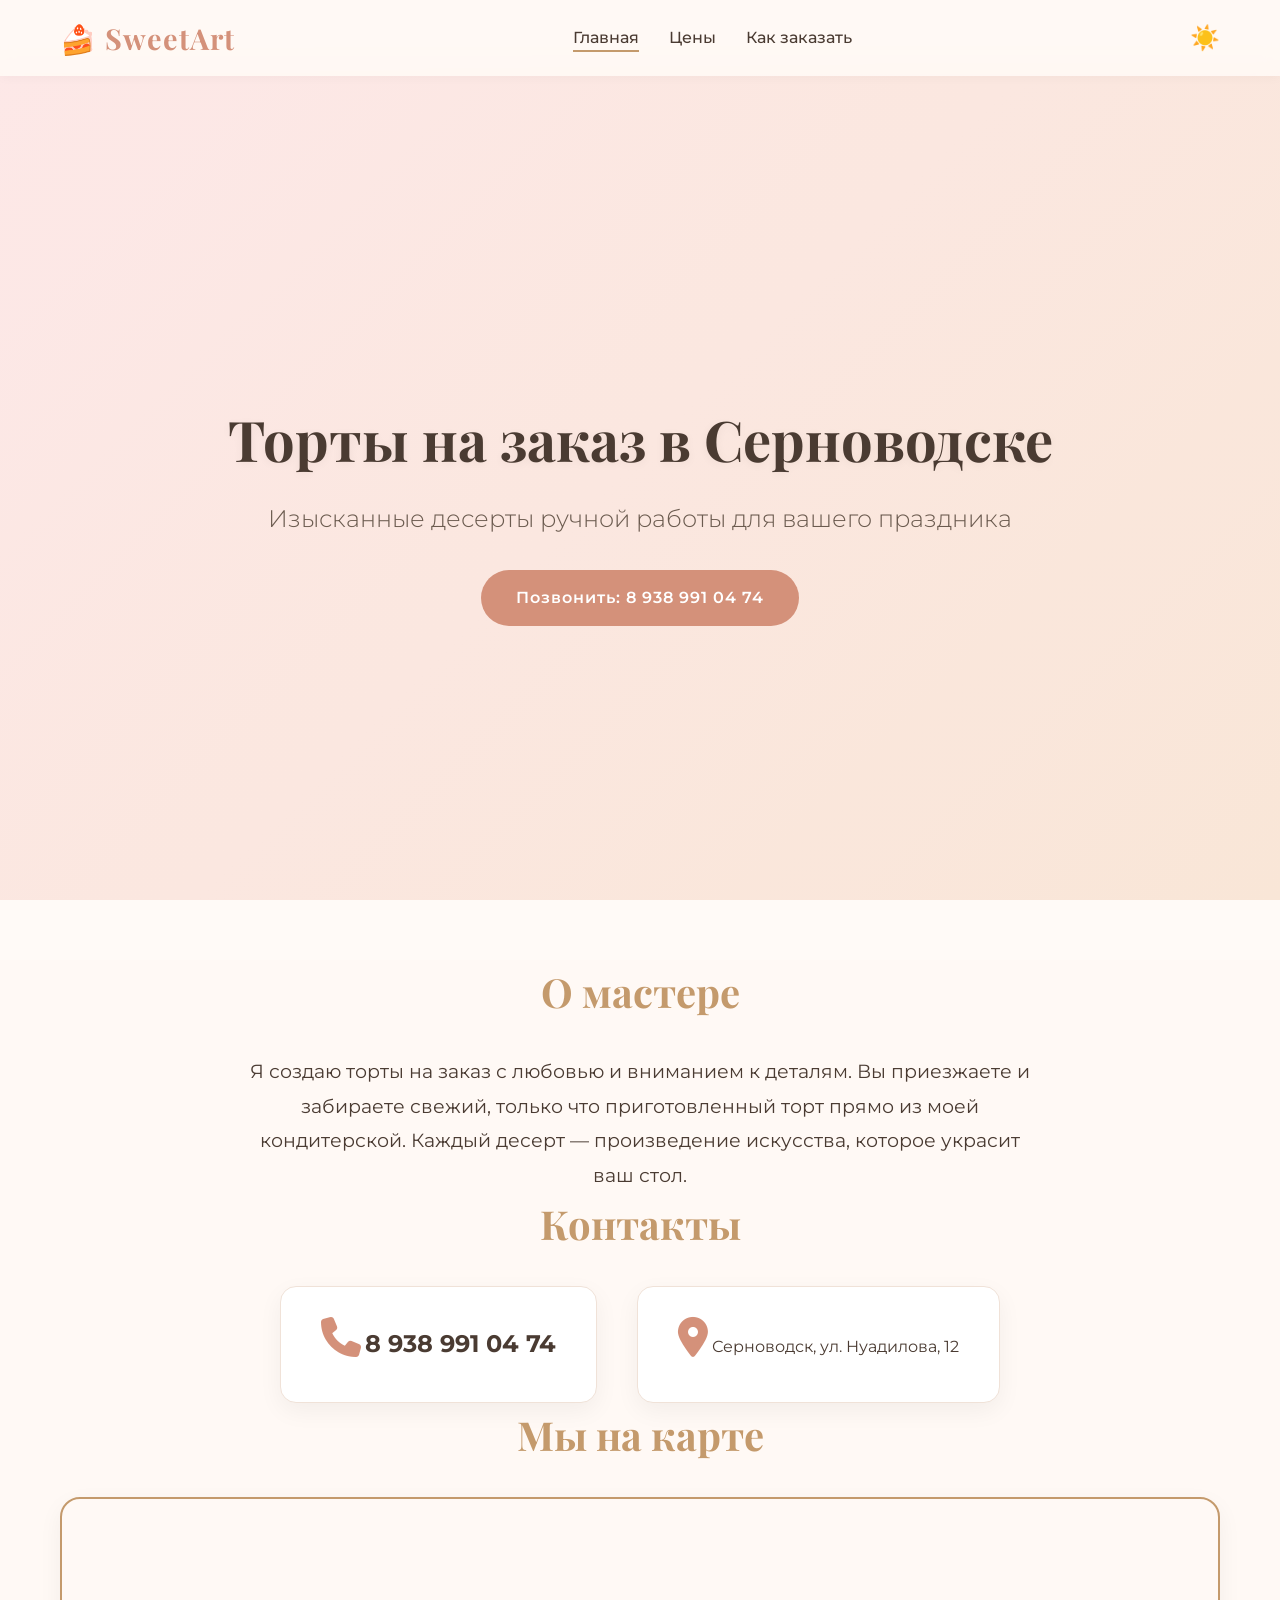
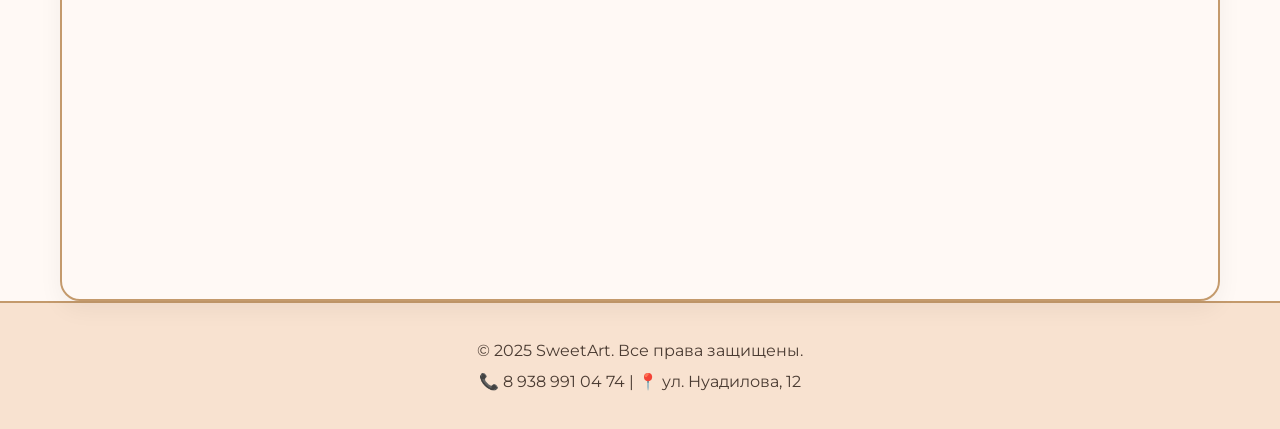
==== index.html @ a0962243 "Rename indx.html to index.html" ====
<!DOCTYPE html>
<html lang="ru">
<head>
    <meta charset="UTF-8">
    <meta name="viewport" content="width=device-width, initial-scale=1.0">
    <title>Торты на заказ в Серноводске | Главная</title>
    <link rel="stylesheet" href="style.css">
    <link rel="preconnect" href="https://fonts.googleapis.com">
    <link rel="preconnect" href="https://fonts.gstatic.com" crossorigin>
    <link href="https://fonts.googleapis.com/css2?family=Playfair+Display:wght@600;700&family=Montserrat:wght@300;400;600&display=swap" rel="stylesheet">
    <link rel="stylesheet" href="https://cdnjs.cloudflare.com/ajax/libs/font-awesome/6.4.0/css/all.min.css">
</head>
<body>
    <header class="header" id="header">
        <div class="container header-inner">
            <a href="index.html" class="logo">🍰 SweetArt</a>
            <nav class="nav">
                <ul class="nav-list">
                    <li><a href="index.html" class="nav-link active">Главная</a></li>
                    <li><a href="about.html" class="nav-link">Цены</a></li>
                    <li><a href="page.html" class="nav-link">Как заказать</a></li>
                </ul>
            </nav>
            <button class="theme-toggle" id="themeToggle" aria-label="Переключить тему">
                <span class="theme-icon">☀️</span>
            </button>
        </div>
    </header>

    <main>
        <section class="hero">
            <div class="hero-overlay"></div>
            <div class="hero-content container fade-in-up">
                <h1 class="hero-title">Торты на заказ в Серноводске</h1>
                <p class="hero-subtitle">Изысканные десерты ручной работы для вашего праздника</p>
                <a href="tel:+79389910474" class="hero-cta pulse">Позвонить: 8 938 991 04 74</a>
            </div>
        </section>

        <section class="about-master container fade-in-up">
            <h2 class="section-title">О мастере</h2>
            <p class="about-text">Я создаю торты на заказ с любовью и вниманием к деталям. Вы приезжаете и забираете свежий, только что приготовленный торт прямо из моей кондитерской. Каждый десерт — произведение искусства, которое украсит ваш стол.</p>
        </section>

        <section class="contacts container fade-in-up">
            <h2 class="section-title">Контакты</h2>
            <div class="contact-cards">
                <div class="contact-card">
                    <i class="fa-solid fa-phone icon"></i>
                    <a href="tel:+79389910474" class="contact-link">8 938 991 04 74</a>
                </div>
                <div class="contact-card">
                    <i class="fa-solid fa-location-dot icon"></i>
                    <span class="contact-address">Серноводск, ул. Нуадилова, 12</span>
                </div>
            </div>
        </section>

        <section class="map-section container fade-in-up">
            <h2 class="section-title">Мы на карте</h2>
            <div class="map-wrapper">
                <iframe
                    src="https://www.openstreetmap.org/export/embed.html?bbox=45.13%2C43.30%2C45.17%2C43.33&layer=mapnik&marker=43.3185%2C45.1517"
                    width="100%" height="400" style="border:0;" allowfullscreen="" loading="lazy"
                    title="Карта с адресом Серноводск, ул. Нуадилова, 12">
                </iframe>
            </div>
        </section>
    </main>

    <footer class="footer">
        <div class="container footer-inner">
            <p>&copy; 2025 SweetArt. Все права защищены.</p>
            <p>📞 8 938 991 04 74 | 📍 ул. Нуадилова, 12</p>
        </div>
    </footer>

    <script>
        // Переключение темы
        const themeToggle = document.getElementById('themeToggle');
        const body = document.body;
        const themeIcon = themeToggle.querySelector('.theme-icon');

        function setTheme(isDark) {
            if (isDark) {
                body.classList.add('dark-mode');
                themeIcon.textContent = '🌙';
                localStorage.setItem('theme', 'dark');
            } else {
                body.classList.remove('dark-mode');
                themeIcon.textContent = '☀️';
                localStorage.setItem('theme', 'light');
            }
        }

        themeToggle.addEventListener('click', () => {
            setTheme(!body.classList.contains('dark-mode'));
        });

        // Загрузка сохранённой темы
        const savedTheme = localStorage.getItem('theme');
        if (savedTheme === 'dark') {
            setTheme(true);
        } else if (savedTheme === 'light') {
            setTheme(false);
        } // иначе по умолчанию светлая

        // Анимация появления при скролле
        const observer = new IntersectionObserver((entries) => {
            entries.forEach(entry => {
                if (entry.isIntersecting) {
                    entry.target.classList.add('visible');
                }
            });
        }, { threshold: 0.1 });

        document.querySelectorAll('.fade-in-up').forEach(el => observer.observe(el));

        // Изменение шапки при скролле
        window.addEventListener('scroll', () => {
            const header = document.getElementById('header');
            if (window.scrollY > 50) {
                header.classList.add('scrolled');
            } else {
                header.classList.remove('scrolled');
            }
        });
    </script>
</body>
</html>
---- style.css ----
/* ===== Переменные ===== */
:root {
    --bg: #fff9f5;
    --bg-secondary: #ffffff;
    --text: #4a3b32;
    --text-light: #6b5b4f;
    --accent: #d4917a;
    --accent-gold: #c49a6c;
    --header-bg: rgba(255, 249, 245, 0.92);
    --card-bg: #ffffff;
    --card-shadow: 0 8px 24px rgba(0,0,0,0.05);
    --border-light: #f0e2d8;
    --hero-gradient: linear-gradient(135deg, #fce4e4, #f8e2d0);
    --btn-hover: #b8735a;
    --footer-bg: #f8e2d0;
    --transition-speed: 0.3s;
}

.dark-mode {
    --bg: #2c1a12;
    --bg-secondary: #3f2a1e;
    --text: #f5e6d3;
    --text-light: #d9c5b2;
    --accent: #e0a98b;
    --accent-gold: #e6c395;
    --header-bg: rgba(44, 26, 18, 0.92);
    --card-bg: #3f2a1e;
    --card-shadow: 0 8px 24px rgba(0,0,0,0.4);
    --border-light: #5a4030;
    --hero-gradient: linear-gradient(135deg, #3b2318, #4a2f21);
    --btn-hover: #c98d6a;
    --footer-bg: #2e1c13;
}

/* ===== Базовые стили ===== */
* {
    margin: 0;
    padding: 0;
    box-sizing: border-box;
}

body {
    font-family: 'Montserrat', sans-serif;
    background-color: var(--bg);
    color: var(--text);
    transition: background-color var(--transition-speed), color var(--transition-speed);
    line-height: 1.6;
    overflow-x: hidden;
}

h1, h2, h3, .logo {
    font-family: 'Playfair Display', serif;
    font-weight: 700;
}

.container {
    max-width: 1200px;
    margin: 0 auto;
    padding: 0 20px;
}

a {
    text-decoration: none;
    color: inherit;
    transition: color var(--transition-speed);
}

img {
    max-width: 100%;
    display: block;
}

/* ===== Анимации ===== */
.fade-in-up {
    opacity: 0;
    transform: translateY(30px);
    transition: opacity 0.7s ease, transform 0.7s ease;
}
.fade-in-up.visible {
    opacity: 1;
    transform: translateY(0);
}

/* Анимации для шагов */
.step-left { transform: translateX(-30px); opacity: 0; }
.step-right { transform: translateX(30px); opacity: 0; }
.step-bottom { transform: translateY(30px); opacity: 0; }
.step-left.visible, .step-right.visible, .step-bottom.visible {
    transform: translate(0);
    opacity: 1;
}

/* Пульсация для кнопки телефона */
@keyframes pulse {
    0% { transform: scale(1); }
    50% { transform: scale(1.05); }
    100% { transform: scale(1); }
}
.pulse {
    animation: pulse 2s infinite;
}

/* ===== Шапка ===== */
.header {
    position: fixed;
    top: 0;
    left: 0;
    width: 100%;
    background: var(--header-bg);
    backdrop-filter: blur(10px);
    box-shadow: 0 2px 10px rgba(0,0,0,0.03);
    z-index: 1000;
    transition: background var(--transition-speed), box-shadow var(--transition-speed);
}
.header.scrolled {
    background: var(--bg-secondary);
    box-shadow: 0 4px 20px rgba(0,0,0,0.08);
}
.header-inner {
    display: flex;
    justify-content: space-between;
    align-items: center;
    padding: 15px 20px;
}
.logo {
    font-size: 1.8rem;
    color: var(--accent);
    letter-spacing: 1px;
}
.nav-list {
    display: flex;
    list-style: none;
    gap: 30px;
}
.nav-link {
    font-weight: 500;
    font-size: 1rem;
    color: var(--text);
    position: relative;
    padding: 5px 0;
}
.nav-link::after {
    content: '';
    position: absolute;
    bottom: 0;
    left: 0;
    width: 0;
    height: 2px;
    background: var(--accent-gold);
    transition: width var(--transition-speed);
}
.nav-link:hover::after,
.nav-link.active::after {
    width: 100%;
}

.theme-toggle {
    background: none;
    border: none;
    font-size: 1.5rem;
    cursor: pointer;
    transition: transform 0.4s;
    color: var(--text);
}
.theme-toggle:hover {
    transform: rotate(30deg);
}

/* ===== Герой-секция ===== */
.hero {
    height: 100vh;
    min-height: 600px;
    display: flex;
    align-items: center;
    justify-content: center;
    position: relative;
    background: var(--hero-gradient);
    background-attachment: fixed;
    background-size: cover;
    margin-top: 60px;
    text-align: center;
}
.hero-overlay {
    position: absolute;
    inset: 0;
    background: rgba(255,255,255,0.15);
}
.dark-mode .hero-overlay {
    background: rgba(0,0,0,0.3);
}
.hero-content {
    position: relative;
    z-index: 2;
}
.hero-title {
    font-size: 3.5rem;
    margin-bottom: 1rem;
    color: var(--text);
    text-shadow: 0 2px 10px rgba(0,0,0,0.05);
}
.hero-subtitle {
    font-size: 1.5rem;
    margin-bottom: 2rem;
    color: var(--text-light);
    font-weight: 300;
}
.hero-cta {
    display: inline-block;
    background: var(--accent);
    color: #fff;
    padding: 15px 35px;
    border-radius: 50px;
    font-weight: 600;
    letter-spacing: 1px;
    transition: background var(--transition-speed), transform 0.2s;
}
.hero-cta:hover {
    background: var(--btn-hover);
    transform: scale(1.05);
}

/* ===== Секции ===== */
section {
    padding: 80px 0;
}
.section-title {
    font-size: 2.5rem;
    margin-bottom: 30px;
    text-align: center;
    color: var(--accent-gold);
}
.about-text {
    max-width: 800px;
    margin: 0 auto;
    font-size: 1.2rem;
    text-align: center;
    line-height: 1.8;
}

.contact-cards {
    display: flex;
    justify-content: center;
    gap: 40px;
    flex-wrap: wrap;
    margin-top: 30px;
}
.contact-card {
    background: var(--card-bg);
    border-radius: 16px;
    padding: 30px 40px;
    box-shadow: var(--card-shadow);
    text-align: center;
    transition: transform 0.3s;
    border: 1px solid var(--border-light);
}
.contact-card:hover {
    transform: translateY(-5px);
}
.contact-card .icon {
    font-size: 2.5rem;
    color: var(--accent);
    margin-bottom: 15px;
}
.contact-link {
    font-size: 1.5rem;
    font-weight: 700;
    color: var(--text);
}

/* ===== Карта ===== */
.map-wrapper {
    border-radius: 20px;
    overflow: hidden;
    box-shadow: var(--card-shadow);
    border: 2px solid var(--accent-gold);
}
.map-wrapper iframe {
    display: block;
}

/* ===== Сетка цен ===== */
.page-title {
    font-size: 3rem;
    text-align: center;
    margin: 100px 0 40px;
    color: var(--accent-gold);
}
.pricing-grid {
    display: grid;
    grid-template-columns: repeat(auto-fill, minmax(280px, 1fr));
    gap: 30px;
    margin-bottom: 60px;
}
.cake-card {
    background: var(--card-bg);
    border-radius: 20px;
    overflow: hidden;
    box-shadow: var(--card-shadow);
    transition: transform 0.3s, box-shadow 0.3s, border-color 0.3s;
    border: 2px solid transparent;
    display: flex;
    flex-direction: column;
    text-align: center;
}
.cake-card:hover {
    transform: translateY(-8px);
    box-shadow: 0 20px 40px rgba(0,0,0,0.12);
    border-color: var(--accent-gold);
}
.cake-img {
    width: 100%;
    height: 200px;
    object-fit: cover;
}
.cake-name {
    font-size: 1.4rem;
    margin: 20px 0 10px;
    color: var(--text);
}
.cake-price {
    font-size: 1.6rem;
    font-weight: 700;
    color: var(--accent);
    margin-bottom: 20px;
}
.btn-order {
    display: inline-block;
    background: var(--accent);
    color: #fff;
    padding: 10px 25px;
    margin: 0 auto 20px;
    border-radius: 30px;
    font-weight: 600;
    transition: background var(--transition-speed), transform 0.2s;
}
.btn-order:hover {
    background: var(--btn-hover);
    transform: scale(1.03);
}

/* ===== Страница "Как заказать" ===== */
.steps {
    display: flex;
    flex-direction: column;
    gap: 40px;
    max-width: 800px;
    margin: 0 auto;
}
.step {
    background: var(--card-bg);
    border-radius: 20px;
    padding: 30px;
    box-shadow: var(--card-shadow);
    display: flex;
    align-items: center;
    gap: 30px;
    transition: transform 0.3s;
    border: 1px solid var(--border-light);
}
.step:hover {
    transform: scale(1.02);
}
.step-icon {
    font-size: 3rem;
    min-width: 80px;
    text-align: center;
}
.step h3 {
    font-size: 1.5rem;
    margin-bottom: 10px;
    color: var(--accent-gold);
}

.gallery-grid {
    display: grid;
    grid-template-columns: repeat(3, 1fr);
    gap: 20px;
    margin-top: 40px;
}
.gallery-img {
    width: 100%;
    height: 250px;
    object-fit: cover;
    border-radius: 15px;
    transition: transform 0.4s, box-shadow 0.4s;
    box-shadow: var(--card-shadow);
}
.gallery-img:hover {
    transform: scale(1.05);
    box-shadow: 0 15px 35px rgba(0,0,0,0.2);
}

/* ===== Футер ===== */
.footer {
    background: var(--footer-bg);
    padding: 30px 0;
    text-align: center;
    color: var(--text);
    transition: background var(--transition-speed);
    border-top: 2px solid var(--accent-gold);
}
.footer-inner p {
    margin: 5px 0;
}

/* ===== Адаптивность ===== */
@media (max-width: 768px) {
    .nav-list {
        gap: 15px;
    }
    .hero-title {
        font-size: 2.5rem;
    }
    .contact-cards {
        flex-direction: column;
        align-items: center;
    }
    .steps .step {
        flex-direction: column;
        text-align: center;
    }
    .gallery-grid {
        grid-template-columns: 1fr 1fr;
    }
    .header-inner {
        flex-wrap: wrap;
    }
}

@media (max-width: 480px) {
    .nav-list {
        flex-direction: column;
        gap: 5px;
        margin-top: 10px;
    }
    .hero-title {
        font-size: 2rem;
    }
    .hero-subtitle {
        font-size: 1.2rem;
    }
    .pricing-grid {
        grid-template-columns: 1fr;
    }
    .gallery-grid {
        grid-template-columns: 1fr;
    }
}
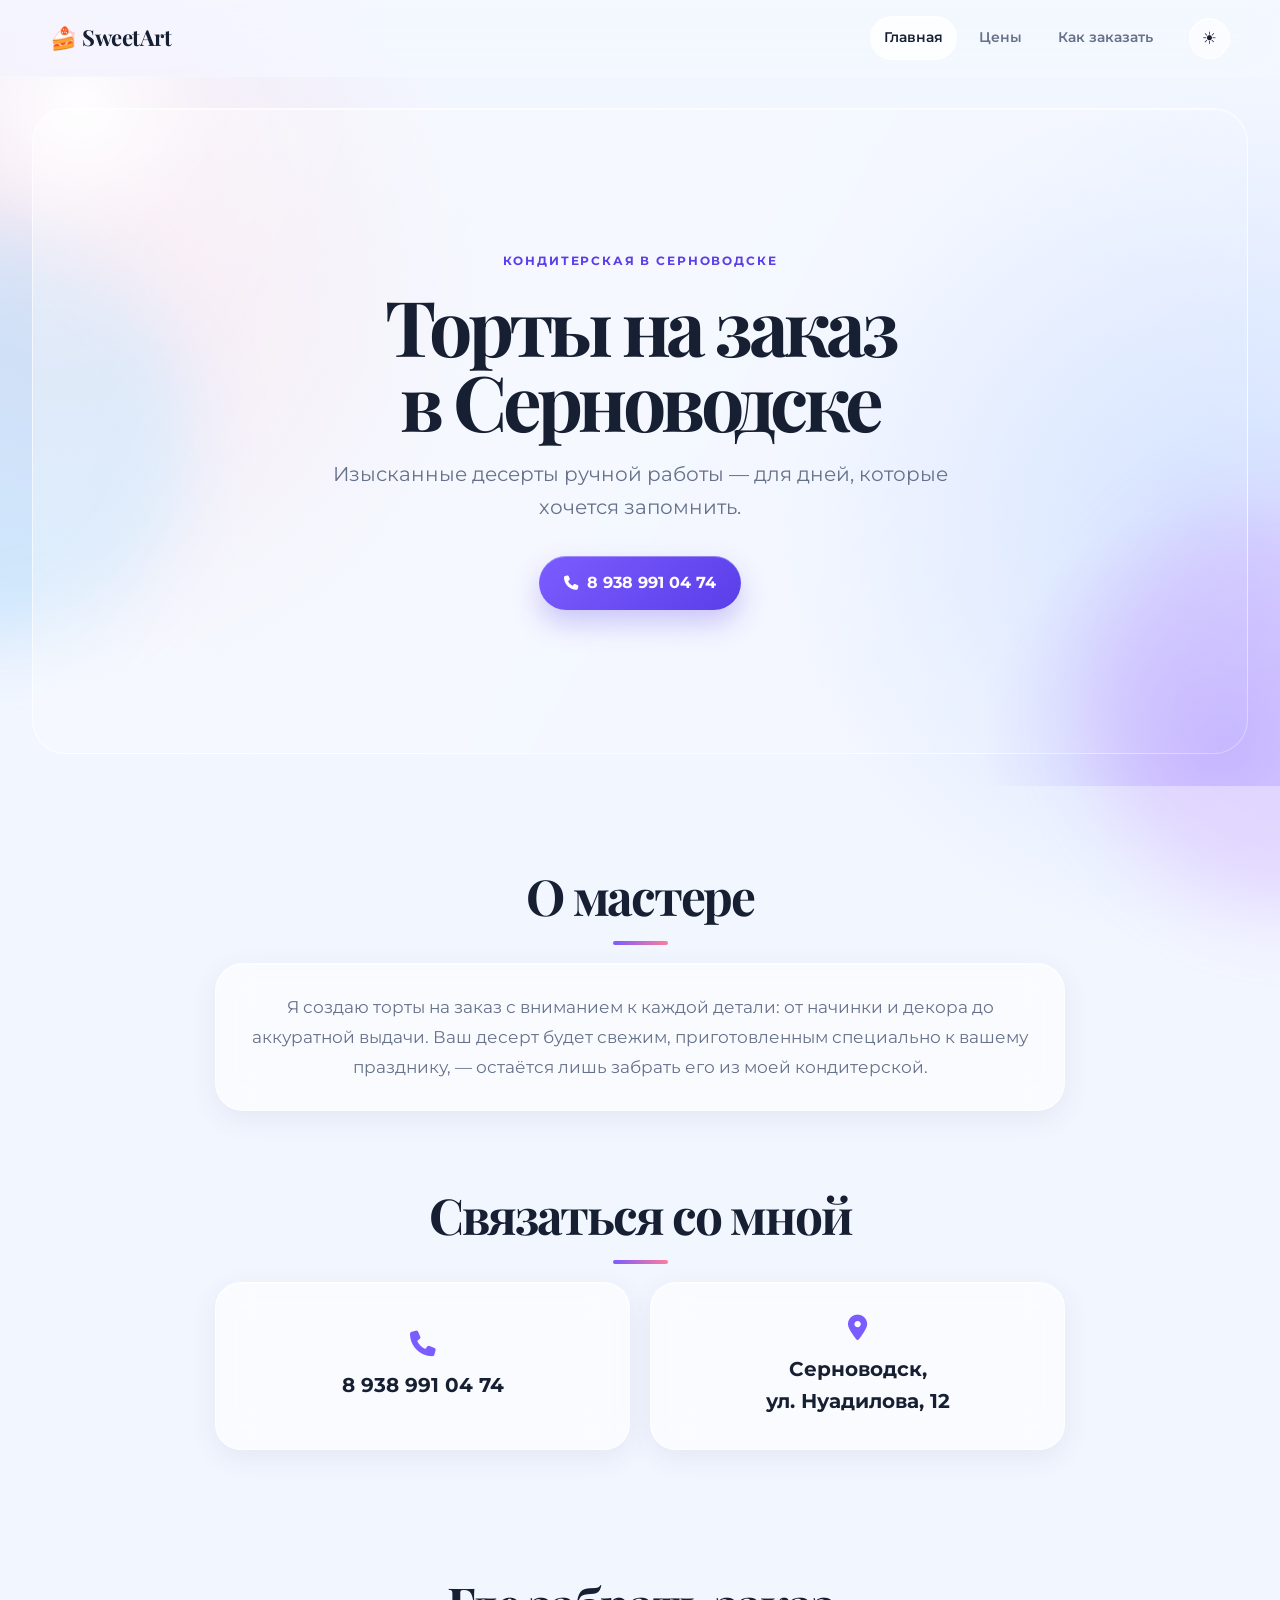
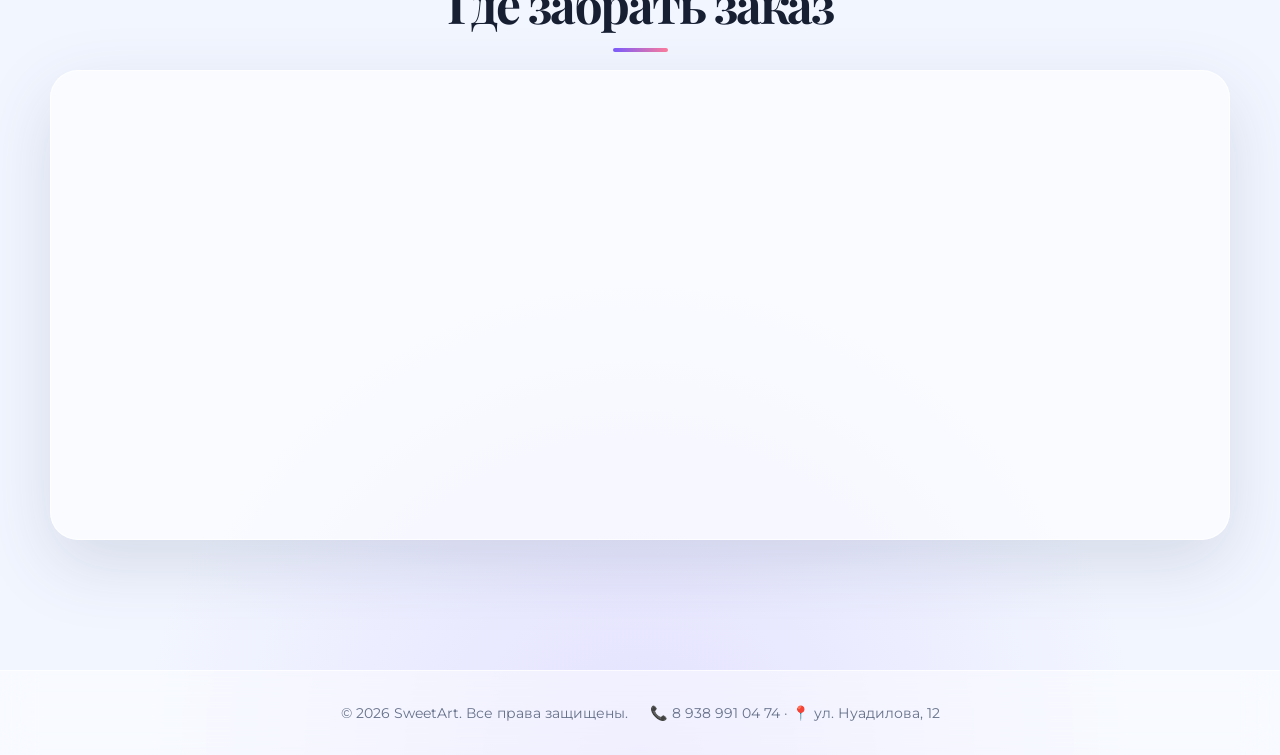
==== commit 5b65155c: "Add files via upload" ====
--- a/index.html
+++ b/index.html
@@ -3,66 +3,67 @@
 <head>
     <meta charset="UTF-8">
     <meta name="viewport" content="width=device-width, initial-scale=1.0">
-    <title>Торты на заказ в Серноводске | Главная</title>
+    <title>Торты на заказ в Серноводске | SweetArt</title>
+    <meta name="description" content="Торты ручной работы на заказ в Серноводске. SweetArt — десерты для вашего праздника.">
     <link rel="stylesheet" href="style.css">
     <link rel="preconnect" href="https://fonts.googleapis.com">
     <link rel="preconnect" href="https://fonts.gstatic.com" crossorigin>
-    <link href="https://fonts.googleapis.com/css2?family=Playfair+Display:wght@600;700&family=Montserrat:wght@300;400;600&display=swap" rel="stylesheet">
+    <link href="https://fonts.googleapis.com/css2?family=Montserrat:wght@400;500;600;700&family=Playfair+Display:wght@600;700&display=swap" rel="stylesheet">
     <link rel="stylesheet" href="https://cdnjs.cloudflare.com/ajax/libs/font-awesome/6.4.0/css/all.min.css">
 </head>
 <body>
     <header class="header" id="header">
         <div class="container header-inner">
-            <a href="index.html" class="logo">🍰 SweetArt</a>
-            <nav class="nav">
+            <a href="index.html" class="logo" aria-label="SweetArt — главная">🍰 SweetArt</a>
+            <nav class="nav" aria-label="Основная навигация">
                 <ul class="nav-list">
-                    <li><a href="index.html" class="nav-link active">Главная</a></li>
+                    <li><a href="index.html" class="nav-link active" aria-current="page">Главная</a></li>
                     <li><a href="about.html" class="nav-link">Цены</a></li>
                     <li><a href="page.html" class="nav-link">Как заказать</a></li>
                 </ul>
             </nav>
-            <button class="theme-toggle" id="themeToggle" aria-label="Переключить тему">
-                <span class="theme-icon">☀️</span>
+            <button class="theme-toggle" id="themeToggle" type="button" aria-label="Переключить тему">
+                <span class="theme-icon" aria-hidden="true">☀️</span>
             </button>
         </div>
     </header>
 
     <main>
-        <section class="hero">
-            <div class="hero-overlay"></div>
+        <section class="hero" aria-labelledby="hero-title">
+            <div class="hero-overlay" aria-hidden="true"></div>
             <div class="hero-content container fade-in-up">
-                <h1 class="hero-title">Торты на заказ в Серноводске</h1>
-                <p class="hero-subtitle">Изысканные десерты ручной работы для вашего праздника</p>
-                <a href="tel:+79389910474" class="hero-cta pulse">Позвонить: 8 938 991 04 74</a>
+                <h1 class="hero-title" id="hero-title">Торты на заказ<br>в Серноводске</h1>
+                <p class="hero-subtitle">Изысканные десерты ручной работы — для дней, которые хочется запомнить.</p>
+                <a href="tel:+79389910474" class="hero-cta">8 938 991 04 74</a>
             </div>
         </section>
 
         <section class="about-master container fade-in-up">
             <h2 class="section-title">О мастере</h2>
-            <p class="about-text">Я создаю торты на заказ с любовью и вниманием к деталям. Вы приезжаете и забираете свежий, только что приготовленный торт прямо из моей кондитерской. Каждый десерт — произведение искусства, которое украсит ваш стол.</p>
+            <p class="about-text">Я создаю торты на заказ с вниманием к каждой детали: от начинки и декора до аккуратной выдачи. Ваш десерт будет свежим, приготовленным специально к вашему празднику, — остаётся лишь забрать его из моей кондитерской.</p>
         </section>
 
         <section class="contacts container fade-in-up">
-            <h2 class="section-title">Контакты</h2>
+            <h2 class="section-title">Связаться со мной</h2>
             <div class="contact-cards">
+                <a class="contact-card" href="tel:+79389910474" aria-label="Позвонить по номеру 8 938 991 04 74">
+                    <i class="fa-solid fa-phone icon" aria-hidden="true"></i>
+                    <span class="contact-link">8 938 991 04 74</span>
+                </a>
                 <div class="contact-card">
-                    <i class="fa-solid fa-phone icon"></i>
-                    <a href="tel:+79389910474" class="contact-link">8 938 991 04 74</a>
-                </div>
-                <div class="contact-card">
-                    <i class="fa-solid fa-location-dot icon"></i>
-                    <span class="contact-address">Серноводск, ул. Нуадилова, 12</span>
+                    <i class="fa-solid fa-location-dot icon" aria-hidden="true"></i>
+                    <span class="contact-address">Серноводск,<br>ул. Нуадилова, 12</span>
                 </div>
             </div>
         </section>
 
         <section class="map-section container fade-in-up">
-            <h2 class="section-title">Мы на карте</h2>
+            <h2 class="section-title">Где забрать заказ</h2>
             <div class="map-wrapper">
                 <iframe
-                    src="https://www.openstreetmap.org/export/embed.html?bbox=45.13%2C43.30%2C45.17%2C43.33&layer=mapnik&marker=43.3185%2C45.1517"
-                    width="100%" height="400" style="border:0;" allowfullscreen="" loading="lazy"
-                    title="Карта с адресом Серноводск, ул. Нуадилова, 12">
+                    src="https://www.openstreetmap.org/export/embed.html?bbox=45.13%2C43.30%2C45.17%2C43.33&amp;layer=mapnik&amp;marker=43.3185%2C45.1517"
+                    loading="lazy"
+                    title="Карта с адресом: Серноводск, ул. Нуадилова, 12">
                 </iframe>
             </div>
         </section>
@@ -70,61 +71,28 @@
 
     <footer class="footer">
         <div class="container footer-inner">
-            <p>&copy; 2025 SweetArt. Все права защищены.</p>
-            <p>📞 8 938 991 04 74 | 📍 ул. Нуадилова, 12</p>
+            <p>&copy; 2026 SweetArt. Все права защищены.</p>
+            <p>📞 8 938 991 04 74 · 📍 ул. Нуадилова, 12</p>
         </div>
     </footer>
 
     <script>
-        // Переключение темы
         const themeToggle = document.getElementById('themeToggle');
         const body = document.body;
         const themeIcon = themeToggle.querySelector('.theme-icon');
+        function setTheme(isDark) {
+            body.classList.toggle('dark-mode', isDark);
+            themeIcon.textContent = isDark ? '🌙' : '☀️';
+            localStorage.setItem('theme', isDark ? 'dark' : 'light');
+        }
+        themeToggle.addEventListener('click', () => setTheme(!body.classList.contains('dark-mode')));
+        setTheme(localStorage.getItem('theme') === 'dark');
 
-        function setTheme(isDark) {
-            if (isDark) {
-                body.classList.add('dark-mode');
-                themeIcon.textContent = '🌙';
-                localStorage.setItem('theme', 'dark');
-            } else {
-                body.classList.remove('dark-mode');
-                themeIcon.textContent = '☀️';
-                localStorage.setItem('theme', 'light');
-            }
-        }
-
-        themeToggle.addEventListener('click', () => {
-            setTheme(!body.classList.contains('dark-mode'));
-        });
-
-        // Загрузка сохранённой темы
-        const savedTheme = localStorage.getItem('theme');
-        if (savedTheme === 'dark') {
-            setTheme(true);
-        } else if (savedTheme === 'light') {
-            setTheme(false);
-        } // иначе по умолчанию светлая
-
-        // Анимация появления при скролле
         const observer = new IntersectionObserver((entries) => {
-            entries.forEach(entry => {
-                if (entry.isIntersecting) {
-                    entry.target.classList.add('visible');
-                }
-            });
-        }, { threshold: 0.1 });
-
+            entries.forEach(entry => { if (entry.isIntersecting) entry.target.classList.add('visible'); });
+        }, { threshold: 0.08 });
         document.querySelectorAll('.fade-in-up').forEach(el => observer.observe(el));
-
-        // Изменение шапки при скролле
-        window.addEventListener('scroll', () => {
-            const header = document.getElementById('header');
-            if (window.scrollY > 50) {
-                header.classList.add('scrolled');
-            } else {
-                header.classList.remove('scrolled');
-            }
-        });
+        window.addEventListener('scroll', () => document.getElementById('header').classList.toggle('scrolled', window.scrollY > 16));
     </script>
 </body>
 </html>
--- a/style.css
+++ b/style.css
@@ -1,448 +1,216 @@
-/* ===== Переменные ===== */
 :root {
-    --bg: #fff9f5;
-    --bg-secondary: #ffffff;
-    --text: #4a3b32;
-    --text-light: #6b5b4f;
-    --accent: #d4917a;
-    --accent-gold: #c49a6c;
-    --header-bg: rgba(255, 249, 245, 0.92);
-    --card-bg: #ffffff;
-    --card-shadow: 0 8px 24px rgba(0,0,0,0.05);
-    --border-light: #f0e2d8;
-    --hero-gradient: linear-gradient(135deg, #fce4e4, #f8e2d0);
-    --btn-hover: #b8735a;
-    --footer-bg: #f8e2d0;
-    --transition-speed: 0.3s;
+    --bg: #f2f6ff;
+    --bg-soft: #f9fbff;
+    --surface: rgba(255, 255, 255, 0.58);
+    --surface-strong: rgba(255, 255, 255, 0.78);
+    --surface-solid: #ffffff;
+    --text: #172033;
+    --text-muted: #66718a;
+    --accent: #7b5cff;
+    --accent-deep: #5a3ee8;
+    --accent-warm: #ff7c9c;
+    --line: rgba(255, 255, 255, 0.72);
+    --line-dark: rgba(27, 38, 59, 0.09);
+    --shadow-sm: 0 8px 28px rgba(45, 65, 106, 0.08);
+    --shadow: 0 24px 70px rgba(49, 66, 107, 0.15);
+    --hero-glow: rgba(123, 92, 255, 0.25);
+    --header-bg: rgba(246, 248, 255, 0.62);
+    --footer-bg: rgba(255, 255, 255, 0.46);
+    --transition: 220ms cubic-bezier(.2, .75, .25, 1);
 }
 
 .dark-mode {
-    --bg: #2c1a12;
-    --bg-secondary: #3f2a1e;
-    --text: #f5e6d3;
-    --text-light: #d9c5b2;
-    --accent: #e0a98b;
-    --accent-gold: #e6c395;
-    --header-bg: rgba(44, 26, 18, 0.92);
-    --card-bg: #3f2a1e;
-    --card-shadow: 0 8px 24px rgba(0,0,0,0.4);
-    --border-light: #5a4030;
-    --hero-gradient: linear-gradient(135deg, #3b2318, #4a2f21);
-    --btn-hover: #c98d6a;
-    --footer-bg: #2e1c13;
-}
-
-/* ===== Базовые стили ===== */
-* {
+    --bg: #0f1422;
+    --bg-soft: #151b2d;
+    --surface: rgba(25, 33, 53, 0.58);
+    --surface-strong: rgba(26, 35, 57, 0.79);
+    --surface-solid: #1a2337;
+    --text: #f6f8ff;
+    --text-muted: #b7c1d6;
+    --accent: #a995ff;
+    --accent-deep: #8e78ff;
+    --accent-warm: #ff9ab3;
+    --line: rgba(255, 255, 255, 0.14);
+    --line-dark: rgba(255, 255, 255, 0.12);
+    --shadow-sm: 0 10px 32px rgba(0, 0, 0, 0.22);
+    --shadow: 0 28px 75px rgba(0, 0, 0, 0.38);
+    --hero-glow: rgba(169, 149, 255, 0.18);
+    --header-bg: rgba(15, 20, 34, 0.62);
+    --footer-bg: rgba(18, 25, 42, 0.64);
+}
+
+* { box-sizing: border-box; }
+html { scroll-behavior: smooth; }
+body {
+    min-width: 320px;
     margin: 0;
-    padding: 0;
-    box-sizing: border-box;
-}
-
-body {
-    font-family: 'Montserrat', sans-serif;
-    background-color: var(--bg);
+    overflow-x: hidden;
+    background:
+        radial-gradient(circle at 6% 12%, rgba(255, 182, 203, .34), transparent 25rem),
+        radial-gradient(circle at 94% 22%, rgba(155, 190, 255, .38), transparent 27rem),
+        radial-gradient(circle at 50% 100%, rgba(192, 174, 255, .28), transparent 31rem),
+        var(--bg);
     color: var(--text);
-    transition: background-color var(--transition-speed), color var(--transition-speed);
+    font-family: "Montserrat", system-ui, sans-serif;
     line-height: 1.6;
-    overflow-x: hidden;
-}
-
-h1, h2, h3, .logo {
-    font-family: 'Playfair Display', serif;
-    font-weight: 700;
-}
-
-.container {
-    max-width: 1200px;
-    margin: 0 auto;
-    padding: 0 20px;
-}
-
-a {
-    text-decoration: none;
-    color: inherit;
-    transition: color var(--transition-speed);
-}
-
-img {
-    max-width: 100%;
-    display: block;
-}
-
-/* ===== Анимации ===== */
-.fade-in-up {
-    opacity: 0;
-    transform: translateY(30px);
-    transition: opacity 0.7s ease, transform 0.7s ease;
-}
-.fade-in-up.visible {
-    opacity: 1;
-    transform: translateY(0);
-}
-
-/* Анимации для шагов */
-.step-left { transform: translateX(-30px); opacity: 0; }
-.step-right { transform: translateX(30px); opacity: 0; }
-.step-bottom { transform: translateY(30px); opacity: 0; }
-.step-left.visible, .step-right.visible, .step-bottom.visible {
-    transform: translate(0);
-    opacity: 1;
-}
-
-/* Пульсация для кнопки телефона */
-@keyframes pulse {
-    0% { transform: scale(1); }
-    50% { transform: scale(1.05); }
-    100% { transform: scale(1); }
-}
-.pulse {
-    animation: pulse 2s infinite;
-}
-
-/* ===== Шапка ===== */
+    transition: background-color var(--transition), color var(--transition);
+}
+
+body::before,
+body::after {
+    position: fixed;
+    z-index: -1;
+    content: "";
+    width: 26rem;
+    height: 26rem;
+    border-radius: 50%;
+    pointer-events: none;
+    filter: blur(38px);
+    opacity: .42;
+}
+body::before { top: 25vh; left: -14rem; background: #9dd9ff; }
+body::after { top: 55vh; right: -14rem; background: #d8b4ff; }
+
+h1, h2, h3, .logo { font-family: "Playfair Display", Georgia, serif; }
+h1, h2, h3, p { margin-top: 0; }
+a { color: inherit; text-decoration: none; }
+img { display: block; max-width: 100%; }
+button { font: inherit; }
+
+.container { width: min(1180px, calc(100% - 40px)); margin: 0 auto; }
+
+/* Motion */
+.fade-in-up { opacity: 0; transform: translateY(24px); transition: opacity .65s ease, transform .65s ease; }
+.fade-in-up.visible { opacity: 1; transform: translateY(0); }
+.step-left { transform: translateX(-24px); }
+.step-right { transform: translateX(24px); }
+.step-bottom { transform: translateY(24px); }
+.step-left.visible, .step-right.visible, .step-bottom.visible { transform: translate(0); opacity: 1; }
+@media (prefers-reduced-motion: reduce) {
+    *, *::before, *::after { scroll-behavior: auto !important; transition-duration: .01ms !important; animation-duration: .01ms !important; animation-iteration-count: 1 !important; }
+}
+
+/* Header */
 .header {
     position: fixed;
-    top: 0;
-    left: 0;
-    width: 100%;
+    inset: 0 0 auto;
+    z-index: 20;
+    border-bottom: 1px solid transparent;
     background: var(--header-bg);
-    backdrop-filter: blur(10px);
-    box-shadow: 0 2px 10px rgba(0,0,0,0.03);
-    z-index: 1000;
-    transition: background var(--transition-speed), box-shadow var(--transition-speed);
-}
-.header.scrolled {
-    background: var(--bg-secondary);
-    box-shadow: 0 4px 20px rgba(0,0,0,0.08);
-}
-.header-inner {
-    display: flex;
-    justify-content: space-between;
-    align-items: center;
-    padding: 15px 20px;
-}
-.logo {
-    font-size: 1.8rem;
-    color: var(--accent);
-    letter-spacing: 1px;
-}
-.nav-list {
-    display: flex;
-    list-style: none;
-    gap: 30px;
-}
-.nav-link {
-    font-weight: 500;
-    font-size: 1rem;
-    color: var(--text);
+    backdrop-filter: blur(20px) saturate(155%);
+    -webkit-backdrop-filter: blur(20px) saturate(155%);
+    transition: background var(--transition), border-color var(--transition), box-shadow var(--transition);
+}
+.header.scrolled { border-color: var(--line); box-shadow: var(--shadow-sm); }
+.header-inner { min-height: 76px; display: flex; align-items: center; gap: 22px; justify-content: space-between; }
+.logo { display: inline-flex; align-items: center; gap: 9px; color: var(--text); font-size: 1.38rem; font-weight: 700; letter-spacing: -.02em; white-space: nowrap; }
+.logo::first-letter { color: var(--accent); }
+.nav { margin-left: auto; }
+.nav-list { display: flex; align-items: center; gap: 8px; margin: 0; padding: 0; list-style: none; }
+.nav-link { display: block; padding: 9px 13px; border: 1px solid transparent; border-radius: 999px; color: var(--text-muted); font-size: .9rem; font-weight: 600; transition: background var(--transition), color var(--transition), border-color var(--transition), transform var(--transition); }
+.nav-link:hover { color: var(--text); transform: translateY(-1px); }
+.nav-link.active { border-color: var(--line); background: var(--surface-strong); box-shadow: inset 0 1px 0 rgba(255,255,255,.68); color: var(--text); }
+.theme-toggle { width: 41px; height: 41px; display: grid; place-items: center; flex: 0 0 auto; border: 1px solid var(--line); border-radius: 50%; background: var(--surface); color: var(--text); box-shadow: inset 0 1px 0 rgba(255,255,255,.62); cursor: pointer; transition: transform var(--transition), background var(--transition); }
+.theme-toggle:hover { transform: translateY(-2px) rotate(9deg); background: var(--surface-strong); }
+.theme-icon { font-size: 1.05rem; }
+
+/* Core sections */
+main { padding-top: 76px; }
+section { padding: 82px 0; }
+.section-title, .page-title { margin-bottom: 18px; color: var(--text); font-size: clamp(2rem, 4vw, 3.1rem); line-height: 1.1; letter-spacing: -.045em; text-align: center; }
+.section-title::after, .page-title::after { width: 55px; height: 4px; display: block; margin: 18px auto 0; border-radius: 999px; background: linear-gradient(90deg, var(--accent), var(--accent-warm)); content: ""; }
+
+/* Hero */
+.hero {
     position: relative;
-    padding: 5px 0;
-}
-.nav-link::after {
-    content: '';
-    position: absolute;
-    bottom: 0;
-    left: 0;
-    width: 0;
-    height: 2px;
-    background: var(--accent-gold);
-    transition: width var(--transition-speed);
-}
-.nav-link:hover::after,
-.nav-link.active::after {
-    width: 100%;
-}
-
-.theme-toggle {
-    background: none;
-    border: none;
-    font-size: 1.5rem;
-    cursor: pointer;
-    transition: transform 0.4s;
-    color: var(--text);
-}
-.theme-toggle:hover {
-    transform: rotate(30deg);
-}
-
-/* ===== Герой-секция ===== */
-.hero {
-    height: 100vh;
-    min-height: 600px;
-    display: flex;
-    align-items: center;
-    justify-content: center;
-    position: relative;
-    background: var(--hero-gradient);
-    background-attachment: fixed;
-    background-size: cover;
-    margin-top: 60px;
+    min-height: min(710px, calc(100svh - 76px));
+    display: grid;
+    place-items: center;
+    overflow: hidden;
     text-align: center;
 }
-.hero-overlay {
-    position: absolute;
-    inset: 0;
-    background: rgba(255,255,255,0.15);
-}
-.dark-mode .hero-overlay {
-    background: rgba(0,0,0,0.3);
-}
-.hero-content {
-    position: relative;
-    z-index: 2;
-}
-.hero-title {
-    font-size: 3.5rem;
-    margin-bottom: 1rem;
-    color: var(--text);
-    text-shadow: 0 2px 10px rgba(0,0,0,0.05);
-}
-.hero-subtitle {
-    font-size: 1.5rem;
-    margin-bottom: 2rem;
-    color: var(--text-light);
-    font-weight: 300;
-}
-.hero-cta {
-    display: inline-block;
-    background: var(--accent);
-    color: #fff;
-    padding: 15px 35px;
-    border-radius: 50px;
-    font-weight: 600;
-    letter-spacing: 1px;
-    transition: background var(--transition-speed), transform 0.2s;
-}
-.hero-cta:hover {
-    background: var(--btn-hover);
-    transform: scale(1.05);
-}
-
-/* ===== Секции ===== */
-section {
-    padding: 80px 0;
-}
-.section-title {
-    font-size: 2.5rem;
-    margin-bottom: 30px;
-    text-align: center;
-    color: var(--accent-gold);
-}
-.about-text {
-    max-width: 800px;
-    margin: 0 auto;
-    font-size: 1.2rem;
-    text-align: center;
-    line-height: 1.8;
-}
-
-.contact-cards {
-    display: flex;
-    justify-content: center;
-    gap: 40px;
-    flex-wrap: wrap;
-    margin-top: 30px;
-}
-.contact-card {
-    background: var(--card-bg);
-    border-radius: 16px;
-    padding: 30px 40px;
-    box-shadow: var(--card-shadow);
-    text-align: center;
-    transition: transform 0.3s;
-    border: 1px solid var(--border-light);
-}
-.contact-card:hover {
-    transform: translateY(-5px);
-}
-.contact-card .icon {
-    font-size: 2.5rem;
-    color: var(--accent);
-    margin-bottom: 15px;
-}
-.contact-link {
-    font-size: 1.5rem;
-    font-weight: 700;
-    color: var(--text);
-}
-
-/* ===== Карта ===== */
-.map-wrapper {
-    border-radius: 20px;
-    overflow: hidden;
-    box-shadow: var(--card-shadow);
-    border: 2px solid var(--accent-gold);
-}
-.map-wrapper iframe {
-    display: block;
-}
-
-/* ===== Сетка цен ===== */
-.page-title {
-    font-size: 3rem;
-    text-align: center;
-    margin: 100px 0 40px;
-    color: var(--accent-gold);
-}
-.pricing-grid {
-    display: grid;
-    grid-template-columns: repeat(auto-fill, minmax(280px, 1fr));
-    gap: 30px;
-    margin-bottom: 60px;
-}
-.cake-card {
-    background: var(--card-bg);
-    border-radius: 20px;
-    overflow: hidden;
-    box-shadow: var(--card-shadow);
-    transition: transform 0.3s, box-shadow 0.3s, border-color 0.3s;
-    border: 2px solid transparent;
-    display: flex;
-    flex-direction: column;
-    text-align: center;
-}
-.cake-card:hover {
-    transform: translateY(-8px);
-    box-shadow: 0 20px 40px rgba(0,0,0,0.12);
-    border-color: var(--accent-gold);
-}
-.cake-img {
-    width: 100%;
-    height: 200px;
-    object-fit: cover;
-}
-.cake-name {
-    font-size: 1.4rem;
-    margin: 20px 0 10px;
-    color: var(--text);
-}
-.cake-price {
-    font-size: 1.6rem;
-    font-weight: 700;
-    color: var(--accent);
-    margin-bottom: 20px;
-}
-.btn-order {
-    display: inline-block;
-    background: var(--accent);
-    color: #fff;
-    padding: 10px 25px;
-    margin: 0 auto 20px;
-    border-radius: 30px;
-    font-weight: 600;
-    transition: background var(--transition-speed), transform 0.2s;
-}
-.btn-order:hover {
-    background: var(--btn-hover);
-    transform: scale(1.03);
-}
-
-/* ===== Страница "Как заказать" ===== */
-.steps {
-    display: flex;
-    flex-direction: column;
-    gap: 40px;
-    max-width: 800px;
-    margin: 0 auto;
-}
-.step {
-    background: var(--card-bg);
-    border-radius: 20px;
-    padding: 30px;
-    box-shadow: var(--card-shadow);
-    display: flex;
-    align-items: center;
-    gap: 30px;
-    transition: transform 0.3s;
-    border: 1px solid var(--border-light);
-}
-.step:hover {
-    transform: scale(1.02);
-}
-.step-icon {
-    font-size: 3rem;
-    min-width: 80px;
-    text-align: center;
-}
-.step h3 {
-    font-size: 1.5rem;
-    margin-bottom: 10px;
-    color: var(--accent-gold);
-}
-
-.gallery-grid {
-    display: grid;
-    grid-template-columns: repeat(3, 1fr);
-    gap: 20px;
-    margin-top: 40px;
-}
-.gallery-img {
-    width: 100%;
-    height: 250px;
-    object-fit: cover;
-    border-radius: 15px;
-    transition: transform 0.4s, box-shadow 0.4s;
-    box-shadow: var(--card-shadow);
-}
-.gallery-img:hover {
-    transform: scale(1.05);
-    box-shadow: 0 15px 35px rgba(0,0,0,0.2);
-}
-
-/* ===== Футер ===== */
-.footer {
-    background: var(--footer-bg);
-    padding: 30px 0;
-    text-align: center;
-    color: var(--text);
-    transition: background var(--transition-speed);
-    border-top: 2px solid var(--accent-gold);
-}
-.footer-inner p {
-    margin: 5px 0;
-}
-
-/* ===== Адаптивность ===== */
-@media (max-width: 768px) {
-    .nav-list {
-        gap: 15px;
-    }
-    .hero-title {
-        font-size: 2.5rem;
-    }
-    .contact-cards {
-        flex-direction: column;
-        align-items: center;
-    }
-    .steps .step {
-        flex-direction: column;
-        text-align: center;
-    }
-    .gallery-grid {
-        grid-template-columns: 1fr 1fr;
-    }
-    .header-inner {
-        flex-wrap: wrap;
-    }
-}
-
-@media (max-width: 480px) {
-    .nav-list {
-        flex-direction: column;
-        gap: 5px;
-        margin-top: 10px;
-    }
-    .hero-title {
-        font-size: 2rem;
-    }
-    .hero-subtitle {
-        font-size: 1.2rem;
-    }
-    .pricing-grid {
-        grid-template-columns: 1fr;
-    }
-    .gallery-grid {
-        grid-template-columns: 1fr;
-    }
-}
+.hero::before, .hero::after { position: absolute; content: ""; border-radius: 50%; pointer-events: none; }
+.hero::before { width: 34rem; height: 34rem; top: -15rem; left: -12rem; background: radial-gradient(circle, rgba(255, 255, 255, .92) 0, rgba(255,255,255,.18) 35%, transparent 70%); }
+.hero::after { width: 31rem; height: 31rem; right: -12rem; bottom: -13rem; background: radial-gradient(circle, var(--hero-glow), transparent 70%); }
+.hero-overlay { position: absolute; inset: 32px; border: 1px solid var(--line); border-radius: 34px; background: linear-gradient(120deg, rgba(255,255,255,.36), rgba(255,255,255,.07)); box-shadow: inset 0 1px 0 rgba(255,255,255,.6); }
+.hero-content { position: relative; z-index: 1; max-width: 840px; padding: 60px 30px; }
+.hero-content::before { display: block; margin-bottom: 17px; color: var(--accent-deep); content: "КОНДИТЕРСКАЯ В СЕРНОВОДСКЕ"; font-size: .72rem; font-weight: 700; letter-spacing: .16em; }
+.hero-title { max-width: 780px; margin: 0 auto 20px; font-size: clamp(2.7rem, 6vw, 5.6rem); line-height: .98; letter-spacing: -.06em; }
+.hero-subtitle { max-width: 620px; margin: 0 auto 32px; color: var(--text-muted); font-size: clamp(1.05rem, 2.2vw, 1.28rem); }
+.hero-cta, .btn-order { display: inline-flex; align-items: center; justify-content: center; gap: 9px; border-radius: 999px; background: linear-gradient(135deg, var(--accent), var(--accent-deep)); color: #fff; font-weight: 700; box-shadow: 0 13px 28px rgba(92, 64, 233, .28), inset 0 1px 0 rgba(255,255,255,.32); transition: transform var(--transition), box-shadow var(--transition), filter var(--transition); }
+.hero-cta { min-height: 54px; padding: 0 25px; }
+.hero-cta::before { content: "\f095"; font-family: "Font Awesome 6 Free"; font-weight: 900; font-size: .9rem; }
+.hero-cta:hover, .btn-order:hover { filter: saturate(1.15); transform: translateY(-3px); box-shadow: 0 18px 34px rgba(92, 64, 233, .35); }
+
+/* Informational blocks */
+.about-master { padding-bottom: 34px; }
+.about-text { max-width: 850px; margin: 0 auto; padding: 28px 34px; border: 1px solid var(--line); border-radius: 28px; background: var(--surface); box-shadow: var(--shadow-sm), inset 0 1px 0 rgba(255,255,255,.55); color: var(--text-muted); font-size: 1.05rem; line-height: 1.8; text-align: center; backdrop-filter: blur(16px); }
+.contacts { padding-top: 42px; }
+.contact-cards { display: grid; grid-template-columns: repeat(2, minmax(0, 1fr)); gap: 20px; max-width: 850px; margin: 0 auto; }
+.contact-card { min-height: 168px; display: grid; place-content: center; justify-items: center; padding: 28px; border: 1px solid var(--line); border-radius: 26px; background: var(--surface); box-shadow: var(--shadow-sm), inset 0 1px 0 rgba(255,255,255,.55); text-align: center; backdrop-filter: blur(16px); transition: transform var(--transition), box-shadow var(--transition); }
+.contact-card:hover { transform: translateY(-5px); box-shadow: var(--shadow); }
+.contact-card .icon { margin-bottom: 13px; color: var(--accent); font-size: 1.6rem; }
+.contact-link, .contact-address { max-width: 100%; color: var(--text); font-size: clamp(1.04rem, 2vw, 1.25rem); font-weight: 700; overflow-wrap: anywhere; }
+.map-section { padding-top: 44px; }
+.map-wrapper { overflow: hidden; border: 1px solid var(--line); border-radius: 28px; background: var(--surface); box-shadow: var(--shadow); }
+.map-wrapper iframe { width: 100%; height: clamp(300px, 45vw, 460px); border: 0; filter: saturate(.88) contrast(.96); }
+.dark-mode .map-wrapper iframe { filter: grayscale(.18) invert(.88) hue-rotate(175deg) saturate(.62); }
+
+/* Price page */
+.pricing-main section { padding-top: 72px; }
+.page-title { margin-top: 0; margin-bottom: 40px; }
+.pricing-grid { display: grid; grid-template-columns: repeat(3, minmax(0, 1fr)); gap: 22px; margin-bottom: 10px; }
+.cake-card { min-width: 0; display: flex; flex-direction: column; overflow: hidden; border: 1px solid var(--line); border-radius: 24px; background: var(--surface); box-shadow: var(--shadow-sm), inset 0 1px 0 rgba(255,255,255,.55); backdrop-filter: blur(16px); transition: transform var(--transition), box-shadow var(--transition), border-color var(--transition); }
+.cake-card:hover { z-index: 1; transform: translateY(-7px); border-color: rgba(123, 92, 255, .42); box-shadow: var(--shadow); }
+.cake-card img { width: 100%; height: auto; aspect-ratio: 4 / 3; object-fit: cover; background: var(--bg-soft); }
+.cake-price { margin: 0; padding: 20px 20px 12px; color: var(--text); font-size: 1.35rem; font-weight: 700; letter-spacing: -.02em; text-align: center; }
+.cake-price::before { margin-right: 7px; color: var(--text-muted); content: "от"; font-size: .78rem; font-weight: 600; letter-spacing: 0; text-transform: uppercase; }
+.btn-order { min-height: 44px; margin: 0 18px 18px; padding: 0 20px; font-size: .9rem; }
+.btn-order::after { content: "\f061"; font-family: "Font Awesome 6 Free"; font-weight: 900; font-size: .75rem; }
+
+/* Steps */
+.steps { display: grid; grid-template-columns: repeat(3, minmax(0, 1fr)); gap: 20px; max-width: 1120px; margin: 0 auto; }
+.step { min-height: 260px; padding: 30px 26px; border: 1px solid var(--line); border-radius: 26px; background: var(--surface); box-shadow: var(--shadow-sm), inset 0 1px 0 rgba(255,255,255,.55); text-align: center; backdrop-filter: blur(16px); transition: transform var(--transition), box-shadow var(--transition); }
+.step:hover { transform: translateY(-6px); box-shadow: var(--shadow); }
+.step-icon { width: 62px; height: 62px; display: grid; place-items: center; margin: 0 auto 20px; border: 1px solid var(--line); border-radius: 20px; background: var(--surface-strong); font-size: 1.8rem; box-shadow: inset 0 1px 0 rgba(255,255,255,.65); }
+.step h3 { margin-bottom: 11px; color: var(--text); font-size: 1.34rem; line-height: 1.25; }
+.step p { margin: 0; color: var(--text-muted); font-size: .95rem; }
+.step p a { color: var(--accent-deep); font-weight: 700; text-decoration: underline; text-decoration-color: rgba(123,92,255,.35); text-underline-offset: 3px; }
+
+/* Footer */
+.footer { margin-top: 48px; padding: 31px 0; border-top: 1px solid var(--line); background: var(--footer-bg); color: var(--text-muted); text-align: center; backdrop-filter: blur(16px); }
+.footer-inner { display: flex; justify-content: center; flex-wrap: wrap; gap: 8px 22px; }
+.footer-inner p { margin: 0; font-size: .88rem; }
+
+/* Responsive */
+@media (max-width: 900px) {
+    .pricing-grid { grid-template-columns: repeat(2, minmax(0, 1fr)); }
+    .steps { grid-template-columns: 1fr; max-width: 660px; }
+    .step { min-height: auto; }
+}
+@media (max-width: 690px) {
+    .container { width: min(100% - 28px, 1180px); }
+    .header-inner { min-height: 68px; padding: 6px 0 7px; gap: 10px; flex-wrap: wrap; }
+    main { padding-top: 112px; }
+    .nav { order: 3; width: 100%; margin: -4px 0 10px; overflow-x: auto; }
+    .nav-list { width: max-content; gap: 4px; padding-bottom: 2px; }
+    .nav-link { padding: 7px 10px; font-size: .78rem; }
+    .hero { min-height: 570px; }
+    .hero-overlay { inset: 14px; border-radius: 26px; }
+    .hero-content { padding: 48px 16px; }
+    section { padding: 62px 0; }
+    .about-text { padding: 24px 20px; font-size: .98rem; }
+    .contact-cards { grid-template-columns: 1fr; }
+    .contact-card { min-height: 136px; }
+}
+@media (max-width: 520px) {
+    .logo { font-size: 1.18rem; }
+    .theme-toggle { width: 37px; height: 37px; }
+    .hero-title { font-size: 2.7rem; }
+    .hero-subtitle { font-size: 1rem; }
+    .hero-cta { width: min(100%, 330px); padding: 0 18px; font-size: .88rem; }
+    .pricing-main section { padding-top: 50px; }
+    .pricing-grid { grid-template-columns: 1fr; gap: 18px; }
+    .cake-card img { aspect-ratio: 4 / 3; }
+    .page-title { margin-bottom: 30px; }
+}
